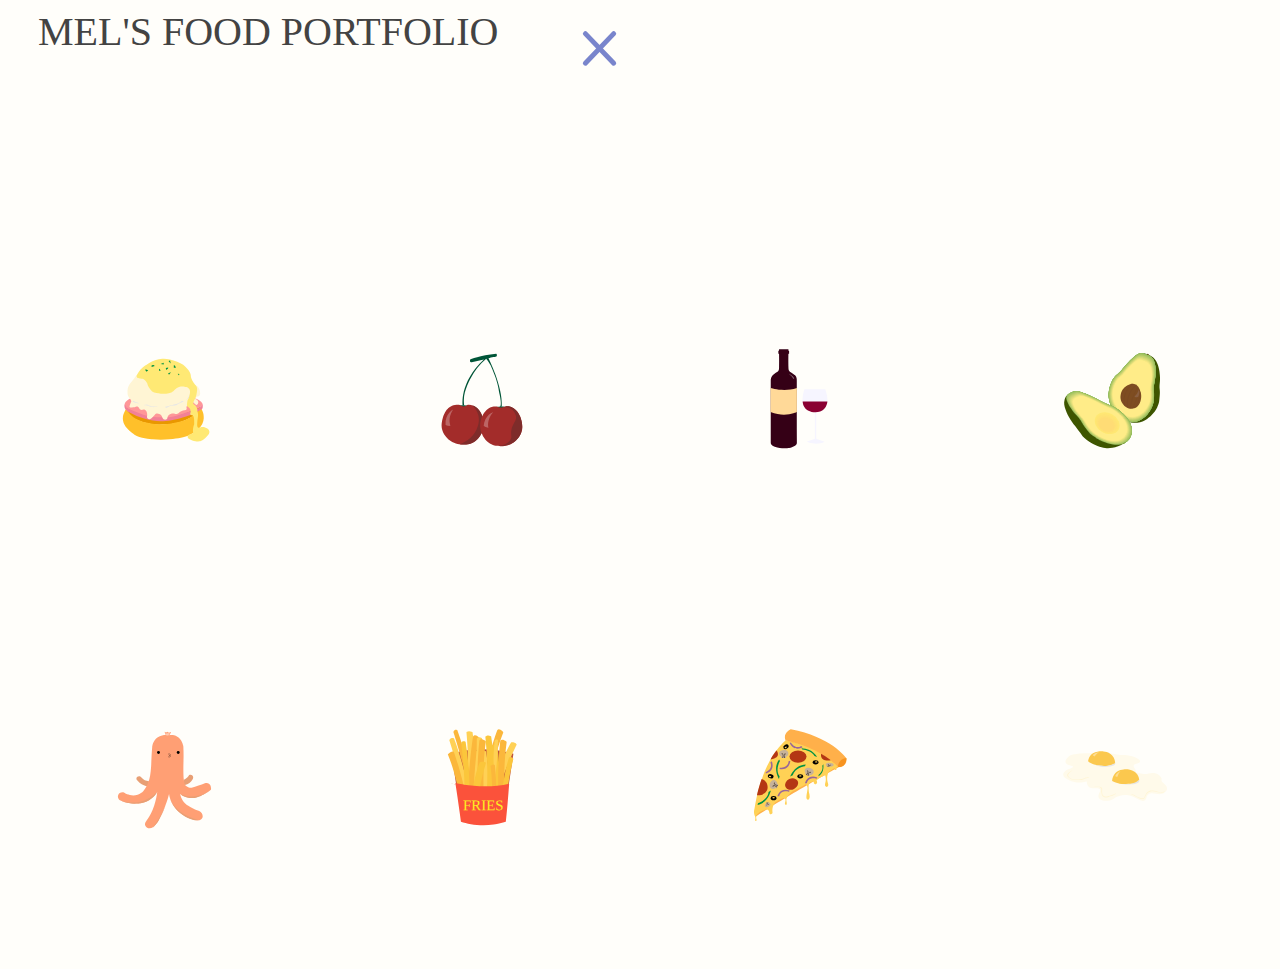
==== menu.html @ 669b7256 "Added new images and files" ====
<html>
  <head>
    <meta charset="UTF-8">
    <link rel="stylesheet" type="text/css" href="assets/css/foodstyle.css">
  </head>

  <div class="food-container">
    <div class="header">
      <div id="portfolio-title">MEL'S FOOD PORTFOLIO</div>
      <a id="close" href="index.html">
        <img id="close" src="assets/img/close.svg" href="index.html"/>
      </a>
    </div>

    <div class="portfolio-row-container">
      <img class="portfolio-item" src="assets/img/EggsBenedict.svg"/>
      <img class="portfolio-item" src="assets/img/Cherries.svg"/>
      <img class="portfolio-item" src="assets/img/Wine.svg"/>
      <img class="portfolio-item" src="assets/img/Avocado.svg"/>
    </div>

    <div class="portfolio-row-container">
      <img class="portfolio-item" src="assets/img/HotDogOcto.svg"/>
      <img class="portfolio-item" src="assets/img/Fries.svg"/>
      <img class="portfolio-item" src="assets/img/Pizza.svg"/>
      <img class="portfolio-item" src="assets/img/SunnySideEggs.svg"/>
    </div>

  </div>
</html>
---- assets/css/foodstyle.css ----
/* all elements */
html, div {
  font-family: Alef;
  background-color: #FFFEFA;
}

img {
  height: 30%;
  width: 30%;
}

/* containers */
.food-container {
  height: 100%;
  width: 100%;
  display: flex;
  flex-direction: column;
  justify-content: space-evenly;
}

.portfolio-row-container {
  display: flex;
  flex-direction: row;
  justify-content: space-around;
  align-items: center;
}

.header {
  display: flex;
  flex-direction: row;
}

/* buttons */
#close {
  height: 40%;
  width: 40%;
  display: inline-grid;
}

/* text */
#portfolio-title {
  font-size: 40px;
  padding-left: 30px;
  color: #434343;
}
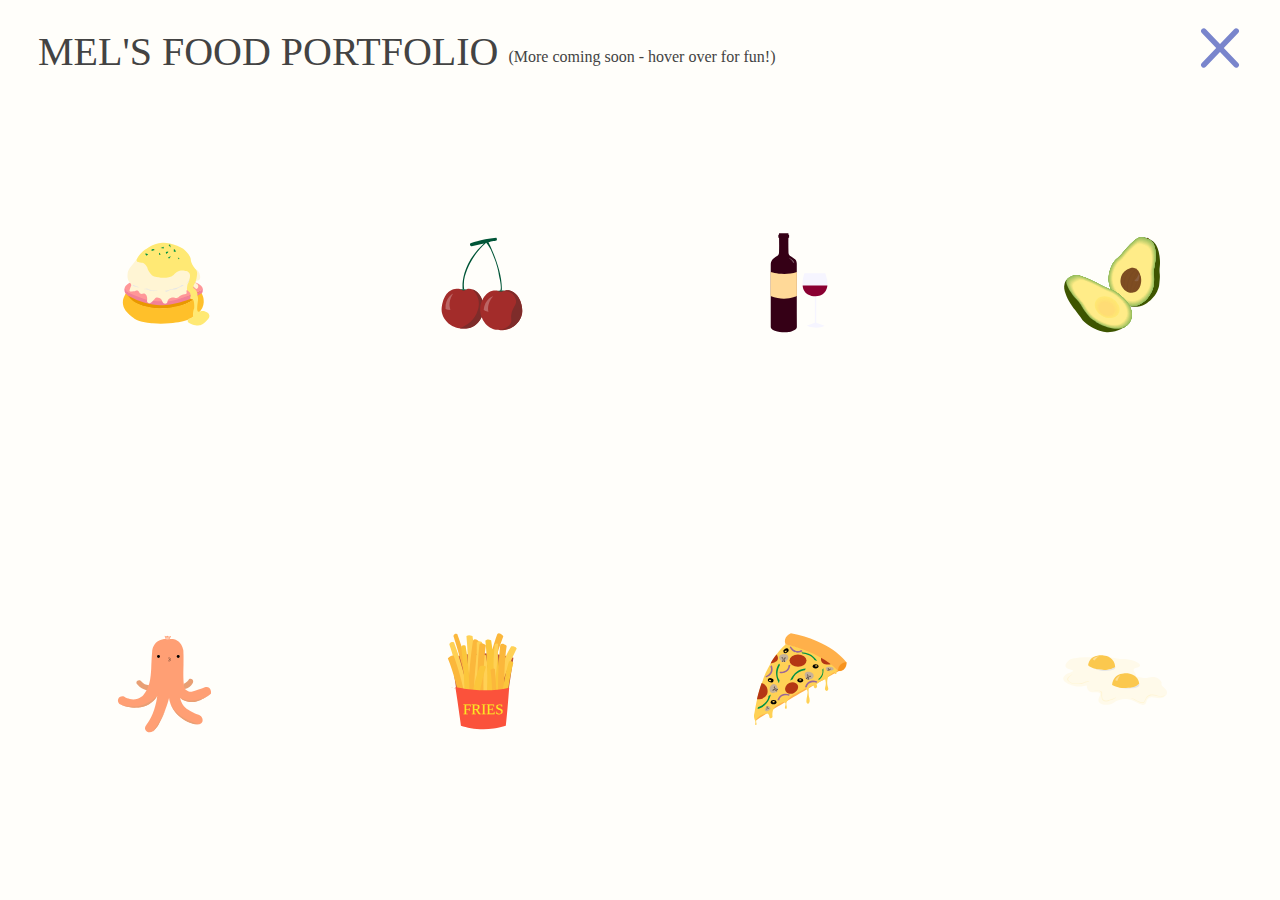
==== commit e8e9f7ac: "More styling and animations" ====
--- a/menu.html
+++ b/menu.html
@@ -7,23 +7,24 @@
   <div class="food-container">
     <div class="header">
       <div id="portfolio-title">MEL'S FOOD PORTFOLIO</div>
+      <div id="caption">(More coming soon - hover over for fun!)</div>
       <a id="close" href="index.html">
-        <img id="close" src="assets/img/close.svg" href="index.html"/>
+        <img id="close-button" src="assets/img/close.svg" href="index.html"/>
       </a>
     </div>
 
     <div class="portfolio-row-container">
-      <img class="portfolio-item" src="assets/img/EggsBenedict.svg"/>
-      <img class="portfolio-item" src="assets/img/Cherries.svg"/>
-      <img class="portfolio-item" src="assets/img/Wine.svg"/>
-      <img class="portfolio-item" src="assets/img/Avocado.svg"/>
+      <img class="portfolio-item" id="EggsBenedict" src="assets/img/EggsBenedict.svg"/>
+      <img class="portfolio-item" id="Cherries" src="assets/img/Cherries.svg"/>
+      <img class="portfolio-item" id="Wine" src="assets/img/Wine.svg"/>
+      <img class="portfolio-item" id="Avocado" src="assets/img/Avocado.svg"/>
     </div>
 
     <div class="portfolio-row-container">
-      <img class="portfolio-item" src="assets/img/HotDogOcto.svg"/>
-      <img class="portfolio-item" src="assets/img/Fries.svg"/>
-      <img class="portfolio-item" src="assets/img/Pizza.svg"/>
-      <img class="portfolio-item" src="assets/img/SunnySideEggs.svg"/>
+      <img class="portfolio-item" id="HotDogOcto" src="assets/img/HotDogOcto.svg"/>
+      <img class="portfolio-item" id="Fries" src="assets/img/Fries.svg"/>
+      <img class="portfolio-item" id="Pizza" src="assets/img/Pizza.svg"/>
+      <img class="portfolio-item" id="SunnySideEggs" src="assets/img/SunnySideEggs.svg"/>
     </div>
 
   </div>
--- a/assets/css/foodstyle.css
+++ b/assets/css/foodstyle.css
@@ -31,10 +31,11 @@
 }
 
 /* buttons */
-#close {
-  height: 40%;
-  width: 40%;
-  display: inline-grid;
+#close-button {
+  height: 40px;
+  width: auto;
+  position: absolute;
+  right: 40px;
 }
 
 /* text */
@@ -43,3 +44,61 @@
   padding-left: 30px;
   color: #434343;
 }
+
+#caption {
+  padding-top: 20px;
+  padding-left: 10px;
+  color: #434343;
+}
+
+/* food icons */
+#EggsBenedict:hover {
+
+}
+
+#Cherries:hover {
+  animation: swing 0.5s infinite;
+  cursor: progress;
+}
+
+#Wine:hover {
+
+}
+
+#Avocado:hover {
+
+}
+
+#HotDogOcto:hover {
+
+}
+
+#Fries:hover {
+  
+}
+
+/* animations */
+@-webkit-keyframes swing {
+  20% { -webkit-transform: rotate3d(0, 0, 1, 15deg);
+        transform: rotate3d(0, 0, 1, 15deg);}
+  40% { -webkit-transform: rotate3d(0, 0, 1, -10deg);
+        transform: rotate3d(0, 0, 1, -10deg);}
+  60% { -webkit-transform: rotate3d(0, 0, 1, 5deg);
+        transform: rotate3d(0, 0, 1, 5deg);}
+  80% { -webkit-transform: rotate3d(0, 0, 1, -5deg);
+    transform: rotate3d(0, 0, 1, -5deg);}
+  to { -webkit-transform: rotate3d(0, 0, 1, 0deg);
+       transform: rotate3d(0, 0, 1, 0deg);}
+}
+@keyframes swing {
+  20% { -webkit-transform: rotate3d(0, 0, 1, 15deg);
+        transform: rotate3d(0, 0, 1, 15deg);}
+  40% { -webkit-transform: rotate3d(0, 0, 1, -10deg);
+        transform: rotate3d(0, 0, 1, -10deg);}
+  60% { -webkit-transform: rotate3d(0, 0, 1, 5deg);
+        transform: rotate3d(0, 0, 1, 5deg);}
+  80% { -webkit-transform: rotate3d(0, 0, 1, -5deg);
+        transform: rotate3d(0, 0, 1, -5deg);}
+  to { -webkit-transform: rotate3d(0, 0, 1, 0deg);
+       transform: rotate3d(0, 0, 1, 0deg);}
+}
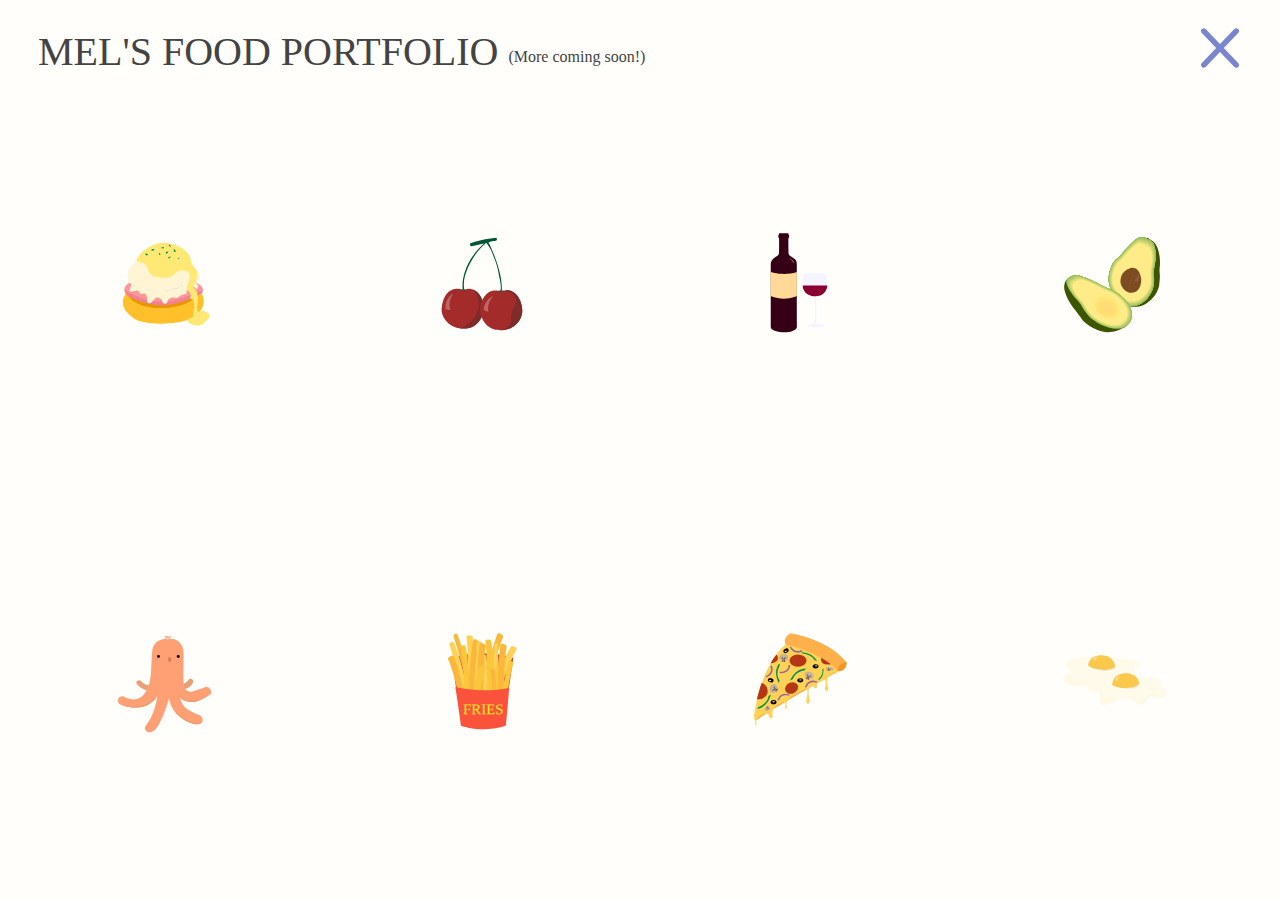
==== commit ac8ca56d: "Removed hovers" ====
--- a/menu.html
+++ b/menu.html
@@ -7,7 +7,7 @@
   <div class="food-container">
     <div class="header">
       <div id="portfolio-title">MEL'S FOOD PORTFOLIO</div>
-      <div id="caption">(More coming soon - hover over for fun!)</div>
+      <div id="caption">(More coming soon!)</div>
       <a id="close" href="index.html">
         <img id="close-button" src="assets/img/close.svg" href="index.html"/>
       </a>
--- a/assets/css/foodstyle.css
+++ b/assets/css/foodstyle.css
@@ -52,53 +52,99 @@
 }
 
 /* food icons */
-#EggsBenedict:hover {
-
-}
-
-#Cherries:hover {
-  animation: swing 0.5s infinite;
+#EggsBenedict {
+  animation: shake 0.5s infinite;
   cursor: progress;
 }
 
-#Wine:hover {
-
+#Cherries {
+  animation: wiggle 0.5s infinite;
+  cursor: progress;
 }
 
-#Avocado:hover {
-
+#Wine {
+  animation: neon 0.5s alternate infinite;
+  cursor: progress;
 }
 
-#HotDogOcto:hover {
-
+#Avocado {
+  animation: bounce 0.5s alternate infinite;
+  cursor: progress;
 }
 
-#Fries:hover {
-  
+#HotDogOcto {
+  animation: ghost 0.5s alternate infinite;
+  cursor: progress;
 }
 
-/* animations */
-@-webkit-keyframes swing {
-  20% { -webkit-transform: rotate3d(0, 0, 1, 15deg);
-        transform: rotate3d(0, 0, 1, 15deg);}
-  40% { -webkit-transform: rotate3d(0, 0, 1, -10deg);
-        transform: rotate3d(0, 0, 1, -10deg);}
-  60% { -webkit-transform: rotate3d(0, 0, 1, 5deg);
-        transform: rotate3d(0, 0, 1, 5deg);}
-  80% { -webkit-transform: rotate3d(0, 0, 1, -5deg);
-    transform: rotate3d(0, 0, 1, -5deg);}
-  to { -webkit-transform: rotate3d(0, 0, 1, 0deg);
-       transform: rotate3d(0, 0, 1, 0deg);}
+#Fries {
+  animation: boop 0.5s alternate infinite;
+  cursor: progress;
 }
-@keyframes swing {
-  20% { -webkit-transform: rotate3d(0, 0, 1, 15deg);
-        transform: rotate3d(0, 0, 1, 15deg);}
-  40% { -webkit-transform: rotate3d(0, 0, 1, -10deg);
-        transform: rotate3d(0, 0, 1, -10deg);}
-  60% { -webkit-transform: rotate3d(0, 0, 1, 5deg);
-        transform: rotate3d(0, 0, 1, 5deg);}
-  80% { -webkit-transform: rotate3d(0, 0, 1, -5deg);
-        transform: rotate3d(0, 0, 1, -5deg);}
-  to { -webkit-transform: rotate3d(0, 0, 1, 0deg);
-       transform: rotate3d(0, 0, 1, 0deg);}
+
+#Pizza {
+  animation: heartbeat 0.5s infinite;
+  cursor: progress;
 }
+
+#SunnySideEggs {
+  animation: spin 1s infinite linear;
+  cursor: progress;
+}
+
+/*
+* animations:
+* resourced from my past codepens and from
+* inspiration for using different functions with
+* https://daneden.github.io/animate.css/.
+* final code here written by Melanie Yu.
+*/
+@keyframes spin {
+  from { transform:rotate(0deg);}
+  to { transform:rotate(360deg);}
+}
+
+@keyframes bounce {
+  from { transform: translate3d(0, 0, 0);}
+  to   { transform: translate3d(0, 50px, 0);}
+}
+
+@keyframes boop {
+  from { transform: translate3d(0, 0, 0);}
+  25% { transform: translate3d(10px, 0, 0);}
+  to   { transform: translate3d(0, 15px, 0);}
+}
+
+@keyframes ghost {
+  from { opacity: 100;}
+  to { opacity: 0;}
+}
+
+@keyframes neon {
+  from { opacity: 100;}
+  25% { opacity: 50;}
+  50% { opacity: 100;}
+  75% { opacity: 50;}
+  to { opacity: 0;}
+}
+
+@keyframes heartbeat {
+  from { transform: scale3d(1, 1, 1);}
+  25% { transform: scale3d(1.2, 1.2, 1.2);}
+  50% { transform: scale3d(1.4, 1.4, 1.4);}
+  to { transform: scale3d(1, 1, 1);}
+}
+
+@keyframes wiggle {
+  25% { transform: rotate3d(0, 2, 1, 15deg);}
+  50% { transform: rotate3d(0, 2, 1, -10deg);}
+  75% { transform: rotate3d(0, 2, 1, 5deg);}
+  to { transform: rotate3d(0, 2, 1, 0deg);}}
+
+@keyframes shake {
+  from { transform: translate3d(0, 0, 0);}
+  25% { transform: translate3d(-5%, 0, 0);}
+  50% { transform: translate3d(10%, 0, 0);}
+  75% { transform: translate3d(-5%, 0, 0);}
+  to { transform: translate3d(0, 0, 0);}
+}
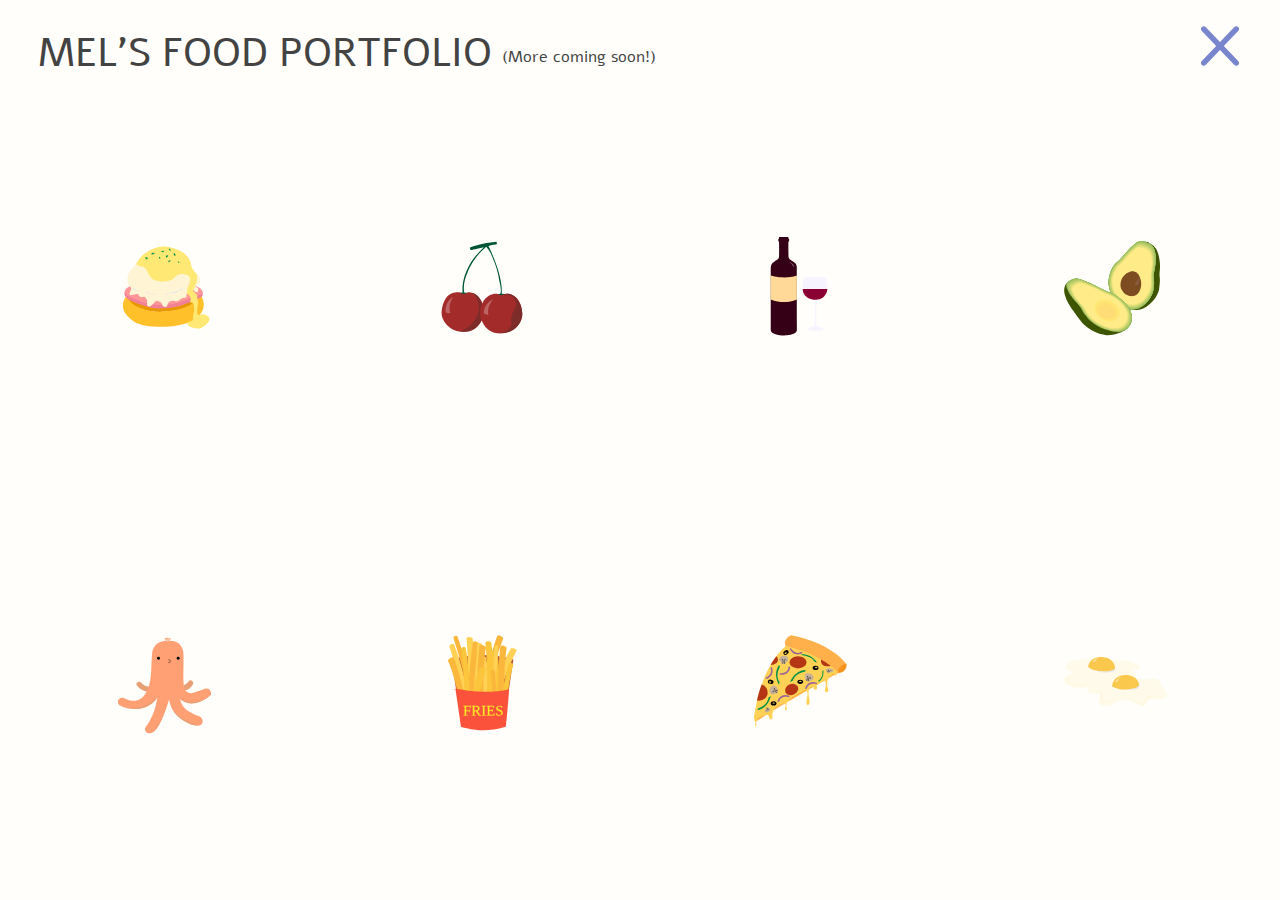
==== commit 8489749e: "Added fonts" ====
--- a/menu.html
+++ b/menu.html
@@ -2,6 +2,7 @@
   <head>
     <meta charset="UTF-8">
     <link rel="stylesheet" type="text/css" href="assets/css/foodstyle.css">
+    <link href="https://fonts.googleapis.com/css?family=Alef" rel="stylesheet">
   </head>
 
   <div class="food-container">
--- a/assets/css/foodstyle.css
+++ b/assets/css/foodstyle.css
@@ -1,6 +1,6 @@
 /* all elements */
 html, div {
-  font-family: Alef;
+  font-family: 'Alef', sans-serif;
   background-color: #FFFEFA;
 }
 
